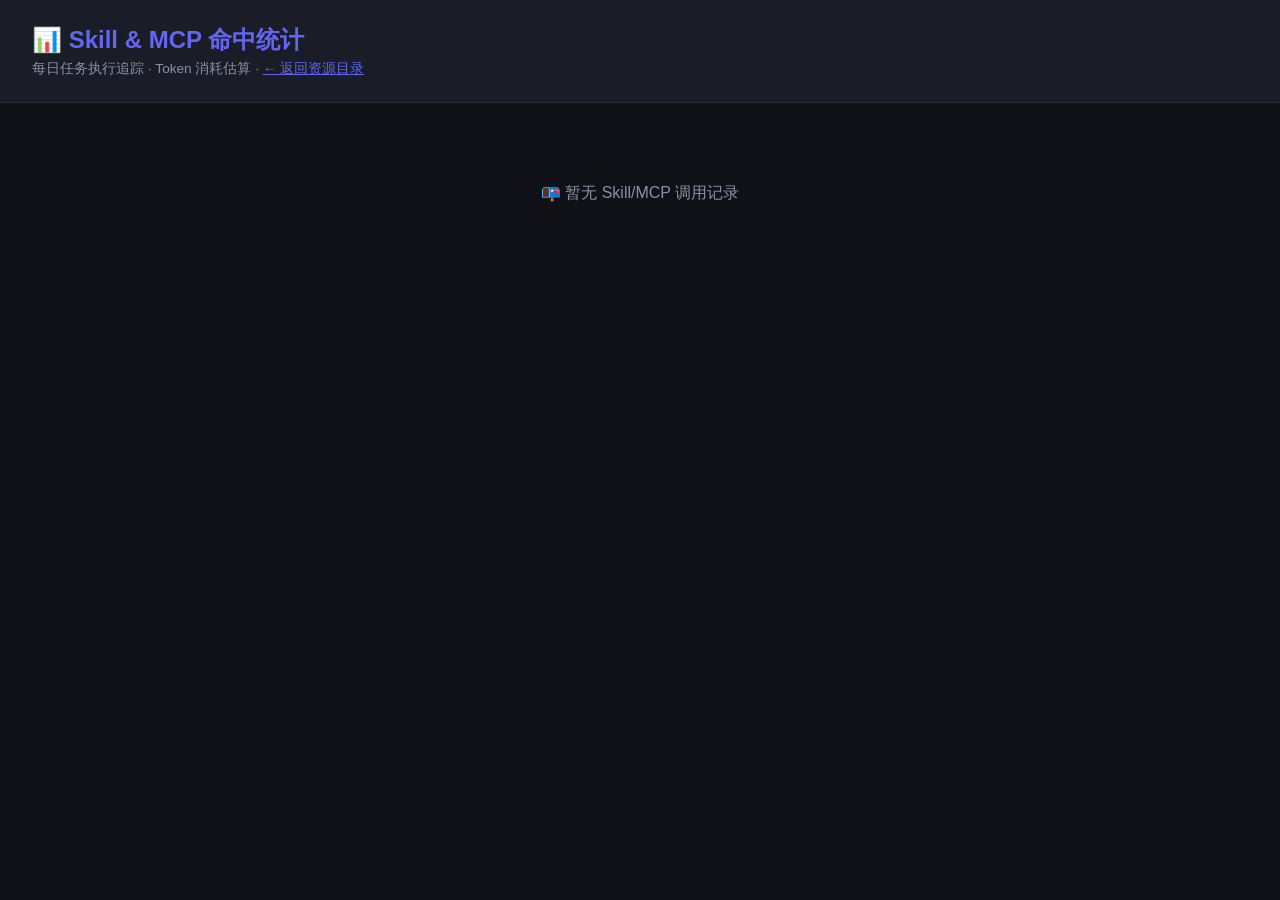
==== stats.html @ 44b73f2d "feat: add daily stats dashboard for Skill/MCP hit tracking - stats.html: visual dashboard with daily" ====
<!DOCTYPE html>
<html lang="zh-CN">
<head>
  <meta charset="UTF-8">
  <meta name="viewport" content="width=device-width, initial-scale=1.0">
  <title>Skill/MCP 命中统计 — AI-architecture</title>
  <style>
    :root {
      --bg: #0f1117; --card: #1a1d27; --border: #2a2d3a;
      --text: #e1e4eb; --muted: #8b8fa3; --accent: #6366f1;
      --skill: #ec4899; --mcp: #10b981; --token: #f59e0b;
      --bar-skill: linear-gradient(180deg, #ec4899, #be185d);
      --bar-mcp: linear-gradient(180deg, #10b981, #047857);
      --success: #10b981; --warn: #f59e0b;
    }
    * { margin:0; padding:0; box-sizing:border-box; }
    body { font-family: -apple-system, BlinkMacSystemFont, 'Segoe UI', sans-serif;
           background: var(--bg); color: var(--text); min-height: 100vh; }
    .header { background: var(--card); border-bottom: 1px solid var(--border);
              padding: 1.5rem 2rem; }
    .header h1 { font-size: 1.5rem; color: var(--accent); }
    .header p { color: var(--muted); margin-top: 0.25rem; font-size: 0.85rem; }
    .container { max-width: 1100px; margin: 0 auto; padding: 2rem; }

    /* Summary Cards */
    .summary { display: grid; grid-template-columns: repeat(4, 1fr); gap: 1rem; margin-bottom: 2rem; }
    .card { background: var(--card); border: 1px solid var(--border); border-radius: 12px; padding: 1.25rem; }
    .card__label { font-size: 0.75rem; color: var(--muted); text-transform: uppercase; letter-spacing: 0.05em; }
    .card__value { font-size: 2rem; font-weight: 700; margin-top: 0.25rem; }
    .card__sub { font-size: 0.75rem; color: var(--muted); margin-top: 0.25rem; }
    .card--skill .card__value { color: var(--skill); }
    .card--mcp .card__value { color: var(--mcp); }
    .card--token .card__value { color: var(--token); }
    .card--days .card__value { color: var(--accent); }

    /* Section */
    .section { margin-bottom: 2rem; }
    .section h2 { font-size: 1.1rem; margin-bottom: 1rem; color: var(--text); }

    /* Bar Chart */
    .chart { background: var(--card); border: 1px solid var(--border); border-radius: 12px; padding: 1.5rem; }
    .chart__title { font-size: 0.85rem; color: var(--muted); margin-bottom: 1rem; }
    .bar-group { display: flex; align-items: flex-end; gap: 0.25rem; height: 140px; margin-bottom: 0.5rem; }
    .bar-col { flex:1; display:flex; flex-direction:column; align-items:center; gap:4px; }
    .bar-stack { width:100%; display:flex; flex-direction:column; justify-content:flex-end; gap:2px; }
    .bar { width:100%; border-radius: 3px 3px 0 0; min-height: 2px; transition: height 0.3s; }
    .bar--skill { background: var(--bar-skill); }
    .bar--mcp { background: var(--bar-mcp); }
    .bar-label { font-size:0.6rem; color:var(--muted); writing-mode:vertical-lr; margin-top:4px; }
    .bar-legend { display:flex; gap:1rem; justify-content:center; margin-top:0.5rem; font-size:0.75rem; }
    .bar-legend span { display:flex; align-items:center; gap:0.35rem; color:var(--muted); }
    .bar-legend .dot { width:8px; height:8px; border-radius:2px; }
    .bar-legend .dot--skill { background:var(--skill); }
    .bar-legend .dot--mcp { background:var(--mcp); }

    /* Rank List */
    .rank-list { display:grid; grid-template-columns:1fr 1fr; gap:1rem; }
    .rank { background:var(--card); border:1px solid var(--border); border-radius:12px; padding:1.25rem; }
    .rank h3 { font-size:0.85rem; color:var(--muted); margin-bottom:0.75rem; }
    .rank-item { display:flex; align-items:center; gap:0.5rem; padding:0.35rem 0; border-bottom:1px solid var(--border); }
    .rank-item:last-child { border-bottom:none; }
    .rank-num { font-size:0.7rem; color:var(--muted); width:1.5rem; text-align:right; }
    .rank-name { flex:1; font-size:0.82rem; overflow:hidden; text-overflow:ellipsis; white-space:nowrap; }
    .rank-count { font-size:0.75rem; font-weight:600; padding:2px 8px; border-radius:10px; }
    .rank-count--skill { background:rgba(236,72,153,0.15); color:var(--skill); }
    .rank-count--mcp { background:rgba(16,185,129,0.15); color:var(--mcp); }

    /* Table */
    .log-table { background:var(--card); border:1px solid var(--border); border-radius:12px; overflow:hidden; }
    .log-table table { width:100%; border-collapse:collapse; font-size:0.8rem; }
    .log-table th { text-align:left; padding:0.6rem 1rem; color:var(--muted); font-weight:500;
                    background:rgba(0,0,0,0.2); border-bottom:1px solid var(--border); }
    .log-table td { padding:0.5rem 1rem; border-bottom:1px solid var(--border); }
    .log-table tr:last-child td { border-bottom:none; }
    .badge { display:inline-block; padding:1px 8px; border-radius:8px; font-size:0.7rem; font-weight:600; }
    .badge--skill { background:rgba(236,72,153,0.2); color:var(--skill); }
    .badge--mcp { background:rgba(16,185,129,0.2); color:var(--mcp); }
    .no-data { color:var(--muted); text-align:center; padding:3rem; }
    .updated { font-size:0.7rem; color:var(--muted); text-align:center; margin-top:2rem; }

    /* Token note */
    .token-note { background:rgba(245,158,11,0.08); border:1px solid rgba(245,158,11,0.2);
                  border-radius:12px; padding:1rem 1.25rem; margin-top:1rem; font-size:0.8rem;
                  color:var(--muted); }
    .token-note strong { color:var(--token); }

    @media (max-width:768px) {
      .summary { grid-template-columns: repeat(2, 1fr); }
      .rank-list { grid-template-columns: 1fr; }
      .bar-group { height: 80px; }
    }
  </style>
</head>
<body>
  <div class="header">
    <h1>📊 Skill & MCP 命中统计</h1>
    <p>每日任务执行追踪 · Token 消耗估算 · <a href="index.html" style="color:var(--accent);">← 返回资源目录</a></p>
  </div>
  <div class="container" id="app">
    <div class="no-data">加载中...</div>
  </div>

  <script>
    (async function() {
      const app = document.getElementById('app');

      // 加载统计
      let stats;
      try {
        const resp = await fetch('data/stats.json');
        stats = await resp.json();
      } catch(e) {
        app.innerHTML = `<div class="no-data">
          ⚠️ 暂无统计数据。请先运行: <code style="color:var(--accent);">bash scripts/generate-stats.sh</code>
        </div>`;
        return;
      }

      if (!stats.days || stats.days.length === 0) {
        app.innerHTML = '<div class="no-data">📭 暂无 Skill/MCP 调用记录</div>';
        return;
      }

      // 找最大值用于图表比例
      const maxVal = Math.max(1, ...stats.days.map(d => d.skill_count + d.mcp_count));
      const barMaxH = 130;

      // 构建 HTML
      app.innerHTML = `
        <!-- 汇总卡片 -->
        <div class="summary">
          <div class="card card--skill">
            <div class="card__label">🎯 Skill 总命中</div>
            <div class="card__value">${stats.summary.total_skills}</div>
            <div class="card__sub">次调用</div>
          </div>
          <div class="card card--mcp">
            <div class="card__label">🔌 MCP 总调用</div>
            <div class="card__value">${stats.summary.total_mcps}</div>
            <div class="card__sub">次调用</div>
          </div>
          <div class="card card--token">
            <div class="card__label">⚡ 估算 Token</div>
            <div class="card__value">${(stats.summary.total_estimated_tokens / 1000).toFixed(1)}k</div>
            <div class="card__sub">Skill ${(stats.summary.skill_tokens/1000).toFixed(1)}k + MCP ${(stats.summary.mcp_tokens/1000).toFixed(1)}k</div>
          </div>
          <div class="card card--days">
            <div class="card__label">📅 活跃天数</div>
            <div class="card__value">${stats.total_days}</div>
            <div class="card__sub">/${stats.days.length} 天</div>
          </div>
        </div>

        <!-- 每日柱状图 -->
        <div class="section">
          <h2>📅 每日 Skill/MCP 命中趋势（近 ${stats.days.length} 天）</h2>
          <div class="chart">
            <div class="bar-group">
              ${stats.days.map(d => {
                const sh = d.skill_count > 0 ? Math.max(2, (d.skill_count / maxVal) * barMaxH) : 0;
                const mh = d.mcp_count > 0 ? Math.max(2, (d.mcp_count / maxVal) * barMaxH) : 0;
                const dateLabel = d.date.slice(5); // MM-DD
                const isToday = d.date === stats.days[stats.days.length-1].date;
                return `<div class="bar-col">
                  <div class="bar-stack" style="height:${barMaxH}px">
                    <div class="bar bar--skill" style="height:${sh}px" title="Skill: ${d.skill_count}"></div>
                    <div class="bar bar--mcp" style="height:${mh}px" title="MCP: ${d.mcp_count}"></div>
                  </div>
                  <div class="bar-label" style="font-weight:${isToday?'700':'400'};color:${isToday?'var(--accent)':'var(--muted)'}">${dateLabel}</div>
                  <div style="font-size:0.55rem;color:var(--muted);">${d.skill_count+d.mcp_count||''}</div>
                </div>`;
              }).join('')}
            </div>
            <div class="bar-legend">
              <span><span class="dot dot--skill"></span> Skill 命中</span>
              <span><span class="dot dot--mcp"></span> MCP 调用</span>
            </div>
          </div>
        </div>

        <!-- Top 排行 -->
        <div class="section">
          <h2>🏆 使用频率排行</h2>
          <div class="rank-list">
            <div class="rank">
              <h3>🎯 Top Skills</h3>
              ${Object.entries(stats.skills).slice(0,10).map(([name,count],i) => `
                <div class="rank-item">
                  <span class="rank-num">#${i+1}</span>
                  <span class="rank-name" title="${name}">${name}</span>
                  <span class="rank-count rank-count--skill">${count}×</span>
                </div>
              `).join('') || '<div class="no-data" style="padding:1rem;">暂无记录</div>'}
            </div>
            <div class="rank">
              <h3>🔌 Top MCPs</h3>
              ${Object.entries(stats.mcps).slice(0,10).map(([name,count],i) => `
                <div class="rank-item">
                  <span class="rank-num">#${i+1}</span>
                  <span class="rank-name" title="${name}">${name}</span>
                  <span class="rank-count rank-count--mcp">${count}×</span>
                </div>
              `).join('') || '<div class="no-data" style="padding:1rem;">暂无记录</div>'}
            </div>
          </div>
        </div>

        <!-- 每日明细表 -->
        <div class="section">
          <h2>📋 每日明细</h2>
          <div class="log-table">
            <table>
              <thead><tr>
                <th>日期</th><th>Skill 命中</th><th>MCP 调用</th><th>使用 Skill</th><th>调用 MCP</th>
              </tr></thead>
              <tbody>
                ${stats.days.filter(d=>d.skill_count>0||d.mcp_count>0).reverse().map(d => `
                <tr>
                  <td style="white-space:nowrap;">${d.date}</td>
                  <td><span class="badge badge--skill">${d.skill_count} 次</span></td>
                  <td><span class="badge badge--mcp">${d.mcp_count} 次</span></td>
                  <td style="max-width:300px;overflow:hidden;text-overflow:ellipsis;white-space:nowrap;" title="${d.skills_used.join(', ')}">${d.skills_used.join(', ') || '—'}</td>
                  <td style="max-width:300px;overflow:hidden;text-overflow:ellipsis;white-space:nowrap;" title="${d.mcps_used.join(', ')}">${d.mcps_used.join(', ') || '—'}</td>
                </tr>`).join('')}
              </tbody>
            </table>
          </div>
        </div>

        <!-- Token 说明 -->
        <div class="token-note">
          <strong>💡 关于 Token 消耗：</strong>
          以上为粗略估算（Skill 加载 ~350 token/次，MCP 调用 ~100 token/次）。
          实际消耗取决于 Skill 定义的复杂度。<br>
          如果不使用 Skill，每次需要手动编写等效 prompt，通常消耗更多 token 且质量不稳定。
          命中 Skill = 节省 Token + 提升一致性。<br>
          更新统计: <code style="color:var(--accent);">bash scripts/generate-stats.sh</code>
        </div>

        <div class="updated">最后更新: ${stats.updated || '未知'}</div>
      `;
    })();
  </script>
</body>
</html>
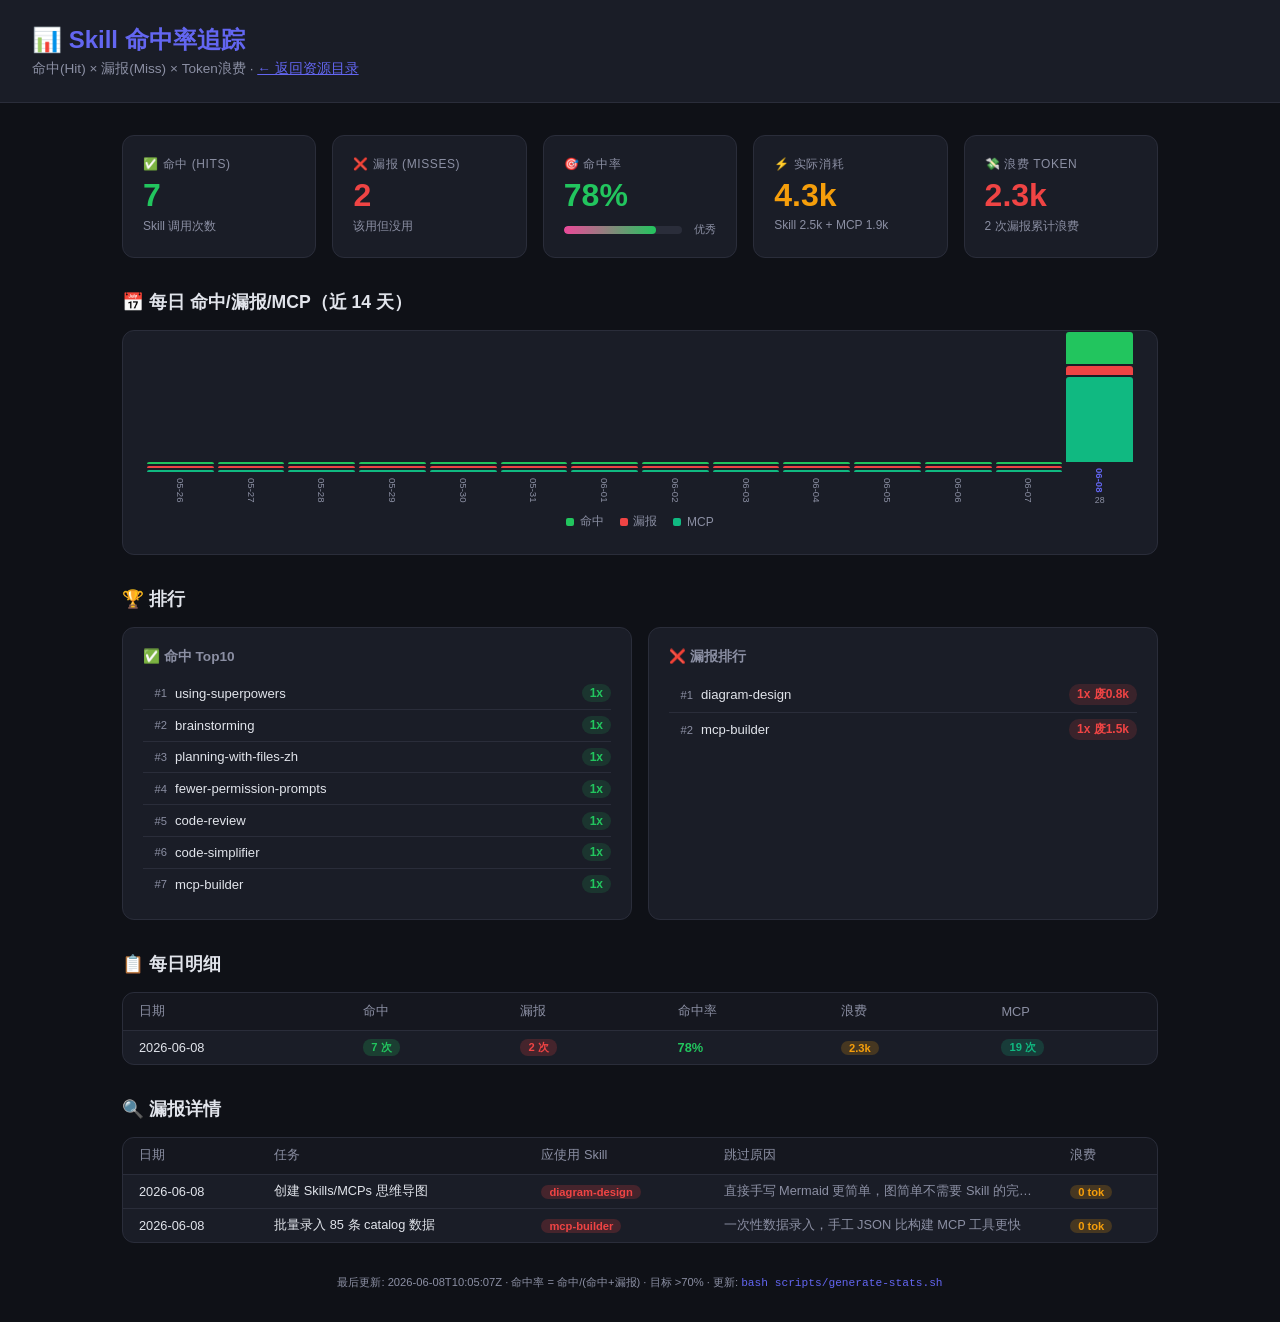
==== commit 38896316: "feat: add Skill miss tracking with hit rate dashboard - task-skill-map.md: 17 mandatory hit rules + " ====
--- a/stats.html
+++ b/stats.html
@@ -9,9 +9,7 @@
       --bg: #0f1117; --card: #1a1d27; --border: #2a2d3a;
       --text: #e1e4eb; --muted: #8b8fa3; --accent: #6366f1;
       --skill: #ec4899; --mcp: #10b981; --token: #f59e0b;
-      --bar-skill: linear-gradient(180deg, #ec4899, #be185d);
-      --bar-mcp: linear-gradient(180deg, #10b981, #047857);
-      --success: #10b981; --warn: #f59e0b;
+      --miss: #ef4444; --hit: #22c55e;
     }
     * { margin:0; padding:0; box-sizing:border-box; }
     body { font-family: -apple-system, BlinkMacSystemFont, 'Segoe UI', sans-serif;
@@ -23,78 +21,84 @@
     .container { max-width: 1100px; margin: 0 auto; padding: 2rem; }
 
     /* Summary Cards */
-    .summary { display: grid; grid-template-columns: repeat(4, 1fr); gap: 1rem; margin-bottom: 2rem; }
+    .summary { display: grid; grid-template-columns: repeat(5, 1fr); gap: 1rem; margin-bottom: 2rem; }
     .card { background: var(--card); border: 1px solid var(--border); border-radius: 12px; padding: 1.25rem; }
     .card__label { font-size: 0.75rem; color: var(--muted); text-transform: uppercase; letter-spacing: 0.05em; }
     .card__value { font-size: 2rem; font-weight: 700; margin-top: 0.25rem; }
     .card__sub { font-size: 0.75rem; color: var(--muted); margin-top: 0.25rem; }
-    .card--skill .card__value { color: var(--skill); }
-    .card--mcp .card__value { color: var(--mcp); }
+    .card--hit .card__value { color: var(--hit); }
+    .card--miss .card__value { color: var(--miss); }
+    .card--rate .card__value { color: var(--accent); }
     .card--token .card__value { color: var(--token); }
-    .card--days .card__value { color: var(--accent); }
+    .card--waste .card__value { color: var(--miss); }
+
+    /* Hit rate gauge */
+    .gauge-wrap { display:flex; align-items:center; gap:0.75rem; margin-top:0.5rem; }
+    .gauge { flex:1; height:8px; background:var(--border); border-radius:4px; overflow:hidden; }
+    .gauge__fill { height:100%; border-radius:4px; transition:width 0.5s; }
+    .gauge__fill--good { background:linear-gradient(90deg, var(--skill), var(--hit)); }
+    .gauge__fill--bad { background:linear-gradient(90deg, var(--miss), var(--token)); }
+    .gauge__label { font-size:0.7rem; color:var(--muted); white-space:nowrap; }
 
     /* Section */
     .section { margin-bottom: 2rem; }
-    .section h2 { font-size: 1.1rem; margin-bottom: 1rem; color: var(--text); }
+    .section h2 { font-size: 1.1rem; margin-bottom: 1rem; }
 
     /* Bar Chart */
     .chart { background: var(--card); border: 1px solid var(--border); border-radius: 12px; padding: 1.5rem; }
-    .chart__title { font-size: 0.85rem; color: var(--muted); margin-bottom: 1rem; }
-    .bar-group { display: flex; align-items: flex-end; gap: 0.25rem; height: 140px; margin-bottom: 0.5rem; }
-    .bar-col { flex:1; display:flex; flex-direction:column; align-items:center; gap:4px; }
+    .bar-group { display: flex; align-items: flex-end; gap: 0.25rem; height: 150px; margin-bottom: 0.5rem; }
+    .bar-col { flex:1; display:flex; flex-direction:column; align-items:center; gap:2px; }
     .bar-stack { width:100%; display:flex; flex-direction:column; justify-content:flex-end; gap:2px; }
     .bar { width:100%; border-radius: 3px 3px 0 0; min-height: 2px; transition: height 0.3s; }
-    .bar--skill { background: var(--bar-skill); }
-    .bar--mcp { background: var(--bar-mcp); }
+    .bar--hit { background: var(--hit); }
+    .bar--miss { background: var(--miss); }
+    .bar--mcp { background: var(--mcp); }
     .bar-label { font-size:0.6rem; color:var(--muted); writing-mode:vertical-lr; margin-top:4px; }
     .bar-legend { display:flex; gap:1rem; justify-content:center; margin-top:0.5rem; font-size:0.75rem; }
     .bar-legend span { display:flex; align-items:center; gap:0.35rem; color:var(--muted); }
-    .bar-legend .dot { width:8px; height:8px; border-radius:2px; }
-    .bar-legend .dot--skill { background:var(--skill); }
-    .bar-legend .dot--mcp { background:var(--mcp); }
+    .dot { width:8px; height:8px; border-radius:2px; display:inline-block; }
+    .dot--hit { background:var(--hit); } .dot--miss { background:var(--miss); } .dot--mcp { background:var(--mcp); }
 
     /* Rank List */
     .rank-list { display:grid; grid-template-columns:1fr 1fr; gap:1rem; }
     .rank { background:var(--card); border:1px solid var(--border); border-radius:12px; padding:1.25rem; }
     .rank h3 { font-size:0.85rem; color:var(--muted); margin-bottom:0.75rem; }
-    .rank-item { display:flex; align-items:center; gap:0.5rem; padding:0.35rem 0; border-bottom:1px solid var(--border); }
+    .rank-item { display:flex; align-items:center; gap:0.5rem; padding:0.4rem 0; border-bottom:1px solid var(--border); }
     .rank-item:last-child { border-bottom:none; }
     .rank-num { font-size:0.7rem; color:var(--muted); width:1.5rem; text-align:right; }
     .rank-name { flex:1; font-size:0.82rem; overflow:hidden; text-overflow:ellipsis; white-space:nowrap; }
     .rank-count { font-size:0.75rem; font-weight:600; padding:2px 8px; border-radius:10px; }
-    .rank-count--skill { background:rgba(236,72,153,0.15); color:var(--skill); }
-    .rank-count--mcp { background:rgba(16,185,129,0.15); color:var(--mcp); }
-
-    /* Table */
-    .log-table { background:var(--card); border:1px solid var(--border); border-radius:12px; overflow:hidden; }
-    .log-table table { width:100%; border-collapse:collapse; font-size:0.8rem; }
-    .log-table th { text-align:left; padding:0.6rem 1rem; color:var(--muted); font-weight:500;
+    .r-hit { background:rgba(34,197,94,0.15); color:var(--hit); }
+    .r-miss { background:rgba(239,68,68,0.15); color:var(--miss); }
+    .r-mcp { background:rgba(16,185,129,0.15); color:var(--mcp); }
+
+    /* Miss Details */
+    .miss-list { background:var(--card); border:1px solid var(--border); border-radius:12px; overflow:hidden; }
+    .miss-list table { width:100%; border-collapse:collapse; font-size:0.8rem; }
+    .miss-list th { text-align:left; padding:0.6rem 1rem; color:var(--muted); font-weight:500;
                     background:rgba(0,0,0,0.2); border-bottom:1px solid var(--border); }
-    .log-table td { padding:0.5rem 1rem; border-bottom:1px solid var(--border); }
-    .log-table tr:last-child td { border-bottom:none; }
+    .miss-list td { padding:0.5rem 1rem; border-bottom:1px solid var(--border); }
+    .miss-list tr:last-child td { border-bottom:none; }
     .badge { display:inline-block; padding:1px 8px; border-radius:8px; font-size:0.7rem; font-weight:600; }
-    .badge--skill { background:rgba(236,72,153,0.2); color:var(--skill); }
+    .badge--hit { background:rgba(34,197,94,0.2); color:var(--hit); }
+    .badge--miss { background:rgba(239,68,68,0.2); color:var(--miss); }
     .badge--mcp { background:rgba(16,185,129,0.2); color:var(--mcp); }
+    .badge--waste { background:rgba(245,158,11,0.2); color:var(--token); }
+
     .no-data { color:var(--muted); text-align:center; padding:3rem; }
     .updated { font-size:0.7rem; color:var(--muted); text-align:center; margin-top:2rem; }
 
-    /* Token note */
-    .token-note { background:rgba(245,158,11,0.08); border:1px solid rgba(245,158,11,0.2);
-                  border-radius:12px; padding:1rem 1.25rem; margin-top:1rem; font-size:0.8rem;
-                  color:var(--muted); }
-    .token-note strong { color:var(--token); }
-
     @media (max-width:768px) {
-      .summary { grid-template-columns: repeat(2, 1fr); }
+      .summary { grid-template-columns: repeat(3, 1fr); }
       .rank-list { grid-template-columns: 1fr; }
-      .bar-group { height: 80px; }
+      .bar-group { height: 100px; }
     }
   </style>
 </head>
 <body>
   <div class="header">
-    <h1>📊 Skill & MCP 命中统计</h1>
-    <p>每日任务执行追踪 · Token 消耗估算 · <a href="index.html" style="color:var(--accent);">← 返回资源目录</a></p>
+    <h1>📊 Skill 命中率追踪</h1>
+    <p>命中(Hit) × 漏报(Miss) × Token浪费 · <a href="index.html" style="color:var(--accent);">← 返回资源目录</a></p>
   </div>
   <div class="container" id="app">
     <div class="no-data">加载中...</div>
@@ -103,141 +107,167 @@
   <script>
     (async function() {
       const app = document.getElementById('app');
-
-      // 加载统计
       let stats;
       try {
         const resp = await fetch('data/stats.json');
         stats = await resp.json();
       } catch(e) {
-        app.innerHTML = `<div class="no-data">
-          ⚠️ 暂无统计数据。请先运行: <code style="color:var(--accent);">bash scripts/generate-stats.sh</code>
-        </div>`;
+        app.innerHTML = `<div class="no-data">⚠️ 暂无统计数据。运行: <code style="color:var(--accent);">bash scripts/generate-stats.sh</code></div>`;
         return;
       }
 
       if (!stats.days || stats.days.length === 0) {
-        app.innerHTML = '<div class="no-data">📭 暂无 Skill/MCP 调用记录</div>';
+        app.innerHTML = '<div class="no-data">📭 暂无记录</div>';
         return;
       }
 
-      // 找最大值用于图表比例
-      const maxVal = Math.max(1, ...stats.days.map(d => d.skill_count + d.mcp_count));
+      const s = stats.summary;
+      const maxVal = Math.max(1, ...stats.days.map(d => d.hits + d.misses + d.mcp_count));
       const barMaxH = 130;
 
-      // 构建 HTML
+      // Hit rate color
+      const rateColor = s.hit_rate >= 70 ? 'var(--hit)' : s.hit_rate >= 40 ? 'var(--token)' : 'var(--miss)';
+      const gaugeClass = s.hit_rate >= 50 ? 'good' : 'bad';
+
       app.innerHTML = `
-        <!-- 汇总卡片 -->
+        <!-- 5 卡片 -->
         <div class="summary">
-          <div class="card card--skill">
-            <div class="card__label">🎯 Skill 总命中</div>
-            <div class="card__value">${stats.summary.total_skills}</div>
-            <div class="card__sub">次调用</div>
-          </div>
-          <div class="card card--mcp">
-            <div class="card__label">🔌 MCP 总调用</div>
-            <div class="card__value">${stats.summary.total_mcps}</div>
-            <div class="card__sub">次调用</div>
+          <div class="card card--hit">
+            <div class="card__label">✅ 命中 (Hits)</div>
+            <div class="card__value">${s.total_skills}</div>
+            <div class="card__sub">Skill 调用次数</div>
+          </div>
+          <div class="card card--miss">
+            <div class="card__label">❌ 漏报 (Misses)</div>
+            <div class="card__value">${s.total_misses}</div>
+            <div class="card__sub">该用但没用</div>
+          </div>
+          <div class="card card--rate">
+            <div class="card__label">🎯 命中率</div>
+            <div class="card__value" style="color:${rateColor}">${s.hit_rate}%</div>
+            <div class="gauge-wrap">
+              <div class="gauge"><div class="gauge__fill gauge__fill--${gaugeClass}" style="width:${s.hit_rate}%"></div></div>
+              <span class="gauge__label">${s.hit_rate >= 70 ? '优秀' : s.hit_rate >= 40 ? '一般' : '需改进'}</span>
+            </div>
           </div>
           <div class="card card--token">
-            <div class="card__label">⚡ 估算 Token</div>
-            <div class="card__value">${(stats.summary.total_estimated_tokens / 1000).toFixed(1)}k</div>
-            <div class="card__sub">Skill ${(stats.summary.skill_tokens/1000).toFixed(1)}k + MCP ${(stats.summary.mcp_tokens/1000).toFixed(1)}k</div>
-          </div>
-          <div class="card card--days">
-            <div class="card__label">📅 活跃天数</div>
-            <div class="card__value">${stats.total_days}</div>
-            <div class="card__sub">/${stats.days.length} 天</div>
+            <div class="card__label">⚡ 实际消耗</div>
+            <div class="card__value">${(s.total_estimated_tokens/1000).toFixed(1)}k</div>
+            <div class="card__sub">Skill ${(s.skill_tokens/1000).toFixed(1)}k + MCP ${(s.mcp_tokens/1000).toFixed(1)}k</div>
+          </div>
+          <div class="card card--waste">
+            <div class="card__label">💸 浪费 Token</div>
+            <div class="card__value">${(s.wasted_tokens/1000).toFixed(1)}k</div>
+            <div class="card__sub">${s.total_misses} 次漏报累计浪费</div>
           </div>
         </div>
 
         <!-- 每日柱状图 -->
         <div class="section">
-          <h2>📅 每日 Skill/MCP 命中趋势（近 ${stats.days.length} 天）</h2>
+          <h2>📅 每日 命中/漏报/MCP（近 ${stats.days.length} 天）</h2>
           <div class="chart">
             <div class="bar-group">
               ${stats.days.map(d => {
-                const sh = d.skill_count > 0 ? Math.max(2, (d.skill_count / maxVal) * barMaxH) : 0;
-                const mh = d.mcp_count > 0 ? Math.max(2, (d.mcp_count / maxVal) * barMaxH) : 0;
-                const dateLabel = d.date.slice(5); // MM-DD
+                const total = d.hits + d.misses + d.mcp_count;
+                const hh = d.hits > 0 ? Math.max(3, (d.hits / maxVal) * barMaxH) : 0;
+                const mh = d.misses > 0 ? Math.max(3, (d.misses / maxVal) * barMaxH) : 0;
+                const ch = d.mcp_count > 0 ? Math.max(3, (d.mcp_count / maxVal) * barMaxH) : 0;
+                const dateLabel = d.date.slice(5);
                 const isToday = d.date === stats.days[stats.days.length-1].date;
+                const labelColor = isToday ? 'var(--accent)' : 'var(--muted)';
                 return `<div class="bar-col">
                   <div class="bar-stack" style="height:${barMaxH}px">
-                    <div class="bar bar--skill" style="height:${sh}px" title="Skill: ${d.skill_count}"></div>
-                    <div class="bar bar--mcp" style="height:${mh}px" title="MCP: ${d.mcp_count}"></div>
+                    <div class="bar bar--hit" style="height:${hh}px" title="命中: ${d.hits}"></div>
+                    <div class="bar bar--miss" style="height:${mh}px" title="漏报: ${d.misses}"></div>
+                    <div class="bar bar--mcp" style="height:${ch}px" title="MCP: ${d.mcp_count}"></div>
                   </div>
-                  <div class="bar-label" style="font-weight:${isToday?'700':'400'};color:${isToday?'var(--accent)':'var(--muted)'}">${dateLabel}</div>
-                  <div style="font-size:0.55rem;color:var(--muted);">${d.skill_count+d.mcp_count||''}</div>
+                  <div class="bar-label" style="font-weight:${isToday?'700':'400'};color:${labelColor}">${dateLabel}</div>
+                  <div style="font-size:0.55rem;color:var(--muted);">${total||''}</div>
                 </div>`;
               }).join('')}
             </div>
             <div class="bar-legend">
-              <span><span class="dot dot--skill"></span> Skill 命中</span>
-              <span><span class="dot dot--mcp"></span> MCP 调用</span>
-            </div>
-          </div>
-        </div>
-
-        <!-- Top 排行 -->
-        <div class="section">
-          <h2>🏆 使用频率排行</h2>
+              <span><span class="dot dot--hit"></span> 命中</span>
+              <span><span class="dot dot--miss"></span> 漏报</span>
+              <span><span class="dot dot--mcp"></span> MCP</span>
+            </div>
+          </div>
+        </div>
+
+        <!-- 排行 -->
+        <div class="section">
+          <h2>🏆 排行</h2>
           <div class="rank-list">
             <div class="rank">
-              <h3>🎯 Top Skills</h3>
-              ${Object.entries(stats.skills).slice(0,10).map(([name,count],i) => `
+              <h3>✅ 命中 Top10</h3>
+              ${Object.entries(stats.skills).slice(0,10).map(([n,c],i) => `
                 <div class="rank-item">
-                  <span class="rank-num">#${i+1}</span>
-                  <span class="rank-name" title="${name}">${name}</span>
-                  <span class="rank-count rank-count--skill">${count}×</span>
-                </div>
-              `).join('') || '<div class="no-data" style="padding:1rem;">暂无记录</div>'}
+                  <span class="rank-num">#${i+1}</span><span class="rank-name" title="${n}">${n}</span>
+                  <span class="rank-count r-hit">${c}x</span>
+                </div>`).join('') || '<div class="no-data" style="padding:1rem;">—</div>'}
             </div>
             <div class="rank">
-              <h3>🔌 Top MCPs</h3>
-              ${Object.entries(stats.mcps).slice(0,10).map(([name,count],i) => `
+              <h3>❌ 漏报排行</h3>
+              ${Object.entries(stats.misses).slice(0,10).map(([n,v],i) => `
                 <div class="rank-item">
-                  <span class="rank-num">#${i+1}</span>
-                  <span class="rank-name" title="${name}">${name}</span>
-                  <span class="rank-count rank-count--mcp">${count}×</span>
-                </div>
-              `).join('') || '<div class="no-data" style="padding:1rem;">暂无记录</div>'}
-            </div>
-          </div>
-        </div>
-
-        <!-- 每日明细表 -->
+                  <span class="rank-num">#${i+1}</span><span class="rank-name" title="${n}: ${v.reasons.join('; ')}">${n}</span>
+                  <span class="rank-count r-miss">${v.count}x 废${(v.total_waste/1000).toFixed(1)}k</span>
+                </div>`).join('') || '<div class="no-data" style="padding:1rem;">🎉 暂无漏报</div>'}
+            </div>
+          </div>
+        </div>
+
+        <!-- 每日明细 -->
         <div class="section">
           <h2>📋 每日明细</h2>
-          <div class="log-table">
+          <div class="miss-list">
             <table>
               <thead><tr>
-                <th>日期</th><th>Skill 命中</th><th>MCP 调用</th><th>使用 Skill</th><th>调用 MCP</th>
+                <th>日期</th><th>命中</th><th>漏报</th><th>命中率</th><th>浪费</th><th>MCP</th>
               </tr></thead>
               <tbody>
-                ${stats.days.filter(d=>d.skill_count>0||d.mcp_count>0).reverse().map(d => `
-                <tr>
-                  <td style="white-space:nowrap;">${d.date}</td>
-                  <td><span class="badge badge--skill">${d.skill_count} 次</span></td>
-                  <td><span class="badge badge--mcp">${d.mcp_count} 次</span></td>
-                  <td style="max-width:300px;overflow:hidden;text-overflow:ellipsis;white-space:nowrap;" title="${d.skills_used.join(', ')}">${d.skills_used.join(', ') || '—'}</td>
-                  <td style="max-width:300px;overflow:hidden;text-overflow:ellipsis;white-space:nowrap;" title="${d.mcps_used.join(', ')}">${d.mcps_used.join(', ') || '—'}</td>
-                </tr>`).join('')}
+                ${stats.days.filter(d=>d.hits>0||d.misses>0).reverse().map(d => {
+                  const rateColor = d.hit_rate >= 70 ? 'var(--hit)' : d.hit_rate >= 40 ? 'var(--token)' : 'var(--miss)';
+                  return `<tr>
+                    <td style="white-space:nowrap;">${d.date}</td>
+                    <td><span class="badge badge--hit">${d.hits} 次</span></td>
+                    <td><span class="badge badge--miss">${d.misses} 次</span></td>
+                    <td style="color:${rateColor};font-weight:600;">${d.hit_rate}%</td>
+                    <td><span class="badge badge--waste">${(d.waste_tokens/1000).toFixed(1)}k</span></td>
+                    <td><span class="badge badge--mcp">${d.mcp_count} 次</span></td>
+                  </tr>`;
+                }).join('')}
               </tbody>
             </table>
           </div>
         </div>
 
-        <!-- Token 说明 -->
-        <div class="token-note">
-          <strong>💡 关于 Token 消耗：</strong>
-          以上为粗略估算（Skill 加载 ~350 token/次，MCP 调用 ~100 token/次）。
-          实际消耗取决于 Skill 定义的复杂度。<br>
-          如果不使用 Skill，每次需要手动编写等效 prompt，通常消耗更多 token 且质量不稳定。
-          命中 Skill = 节省 Token + 提升一致性。<br>
-          更新统计: <code style="color:var(--accent);">bash scripts/generate-stats.sh</code>
-        </div>
-
-        <div class="updated">最后更新: ${stats.updated || '未知'}</div>
+        ${s.total_misses > 0 ? `
+        <div class="section">
+          <h2>🔍 漏报详情</h2>
+          <div class="miss-list" style="max-height:400px;overflow-y:auto;">
+            <table>
+              <thead><tr><th>日期</th><th>任务</th><th>应使用 Skill</th><th>跳过原因</th><th>浪费</th></tr></thead>
+              <tbody>
+                ${stats.days.filter(d=>d.misses>0).reverse().flatMap(d =>
+                  d.miss_details.map(m => `<tr>
+                    <td style="white-space:nowrap;">${d.date}</td>
+                    <td>${m.task}</td>
+                    <td><span class="badge badge--miss">${m.skill}</span></td>
+                    <td style="color:var(--muted);max-width:250px;overflow:hidden;text-overflow:ellipsis;white-space:nowrap;" title="${m.reason}">${m.reason}</td>
+                    <td><span class="badge badge--waste">${(m.waste||0) >= 1000 ? (m.waste/1000).toFixed(1)+'k' : m.waste||0} tok</span></td>
+                  </tr>`)
+                ).join('')}
+              </tbody>
+            </table>
+          </div>
+        </div>` : ''}
+
+        <div class="updated">
+          最后更新: ${stats.updated || '未知'} ·
+          命中率 = 命中/(命中+漏报) · 目标 >70% ·
+          更新: <code style="color:var(--accent);">bash scripts/generate-stats.sh</code>
+        </div>
       `;
     })();
   </script>
